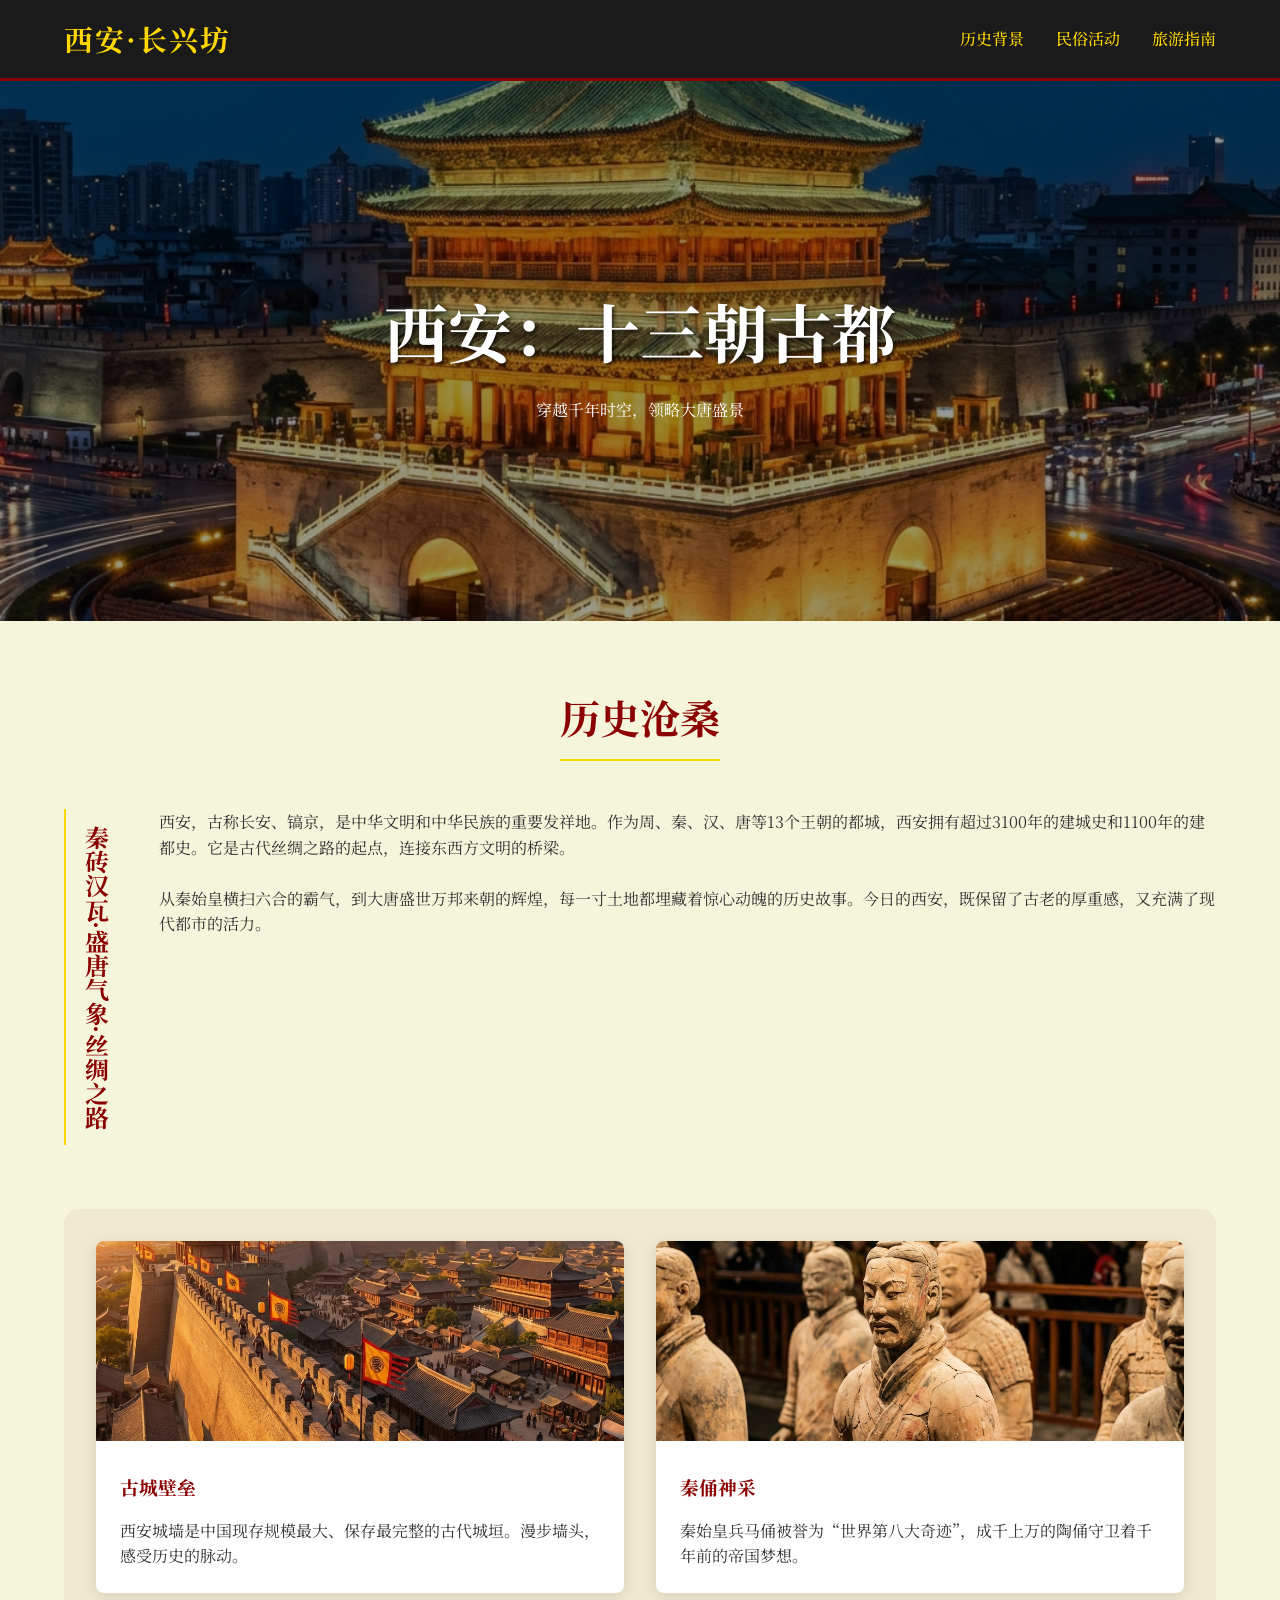
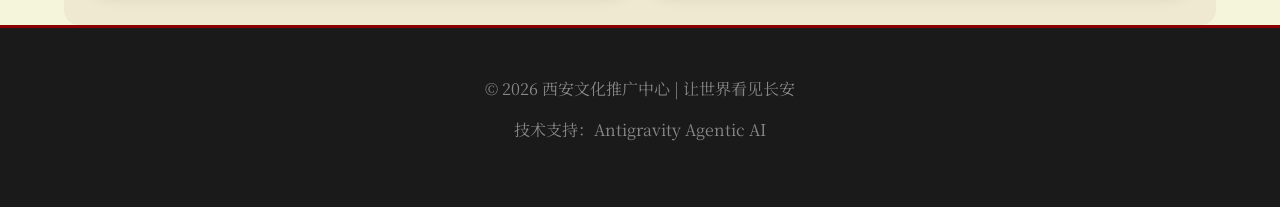
==== index.html @ 4375d744 "Initial commit" ====
<!DOCTYPE html>
<html lang="zh-CN">
<head>
    <meta charset="UTF-8">
    <meta name="viewport" content="width=device-width, initial-scale=1.0">
    <title>千年古都·西安 - 历史背景</title>
    <link rel="stylesheet" href="css/style.css">
    <link href="https://fonts.googleapis.com/css2?family=Noto+Serif+SC:wght@400;700&display=swap" rel="stylesheet">
</head>
<body>
    <header>
        <div class="container">
            <nav>
                <div class="logo">西安·长兴坊</div>
                <ul>
                    <li><a href="index.html">历史背景</a></li>
                    <li><a href="activities.html">民俗活动</a></li>
                    <li><a href="travel.html">旅游指南</a></li>
                </ul>
            </nav>
        </div>
    </header>

    <main>
        <section class="hero" style="background-image: url('images/xian_bell_tower_night_1770220237746.png')">
            <div class="hero-content">
                <h1>西安：十三朝古都</h1>
                <p>穿越千年时空，领略大唐盛景</p>
            </div>
        </section>

        <section class="container">
            <div class="section-title">
                <h2>历史沧桑</h2>
            </div>
            <div class="mixed-layout">
                <div class="vertical-text">
                    秦砖汉瓦·盛唐气象·丝绸之路
                </div>
                <div class="horizontal-content">
                    <p>西安，古称长安、镐京，是中华文明和中华民族的重要发祥地。作为周、秦、汉、唐等13个王朝的都城，西安拥有超过3100年的建城史和1100年的建都史。它是古代丝绸之路的起点，连接东西方文明的桥梁。</p>
                    <br>
                    <p>从秦始皇横扫六合的霸气，到大唐盛世万邦来朝的辉煌，每一寸土地都埋藏着惊心动魄的历史故事。今日的西安，既保留了古老的厚重感，又充满了现代都市的活力。</p>
                </div>
            </div>
        </section>

        <section class="container" style="background: rgba(139, 0, 0, 0.05); border-radius: 15px; padding: 2rem;">
            <div class="card-grid">
                <div class="card">
                    <img src="images/xian_city_wall_sunset_1770220254803.png" alt="西安城墙">
                    <div class="card-body">
                        <h3>古城壁垒</h3>
                        <p>西安城墙是中国现存规模最大、保存最完整的古代城垣。漫步墙头，感受历史的脉动。</p>
                    </div>
                </div>
                <div class="card">
                    <img src="images/xian_terracotta_warriors_1770220276159.png" alt="兵马俑">
                    <div class="card-body">
                        <h3>秦俑神采</h3>
                        <p>秦始皇兵马俑被誉为“世界第八大奇迹”，成千上万的陶俑守卫着千年前的帝国梦想。</p>
                    </div>
                </div>
            </div>
        </section>
    </main>

    <footer>
        <div class="container">
            <p>&copy; 2026 西安文化推广中心 | 让世界看见长安</p>
            <p>技术支持：Antigravity Agentic AI</p>
        </div>
    </footer>
    <script src="js/main.js"></script>
</body>
</html>
---- css/style.css ----
/* Global Styles */
:root {
    --primary-red: #8B0000;
    --gold: #FFD700;
    --ink-black: #1A1A1A;
    --paper: #F5F5DC;
    --text-color: #333;
    --font-serif: 'Noto Serif SC', serif;
}

* {
    margin: 0;
    padding: 0;
    box-sizing: border-box;
}

body {
    background-color: var(--paper);
    color: var(--text-color);
    font-family: var(--font-serif);
    line-height: 1.6;
    overflow-x: hidden;
}

/* Layout Utilities */
.container {
    width: 90%;
    max-width: 1200px;
    margin: 0 auto;
}

/* Header & Navigation */
header {
    background-color: var(--ink-black);
    color: var(--gold);
    padding: 1rem 0;
    position: sticky;
    top: 0;
    z-index: 1000;
    border-bottom: 3px solid var(--primary-red);
}

nav {
    display: flex;
    justify-content: space-between;
    align-items: center;
}

.logo {
    font-size: 1.8rem;
    font-weight: bold;
    letter-spacing: 2px;
}

nav ul {
    display: flex;
    list-style: none;
}

nav ul li {
    margin-left: 2rem;
}

nav ul li a {
    color: var(--gold);
    text-decoration: none;
    font-weight: 500;
    transition: color 0.3s ease;
}

nav ul li a:hover {
    color: var(--primary-red);
}

/* Hero Section */
.hero {
    height: 60vh;
    background-size: cover;
    background-position: center;
    display: flex;
    align-items: center;
    justify-content: center;
    color: white;
    text-align: center;
    position: relative;
    animation: fadeIn 1.5s ease;
}

.hero::after {
    content: '';
    position: absolute;
    top: 0;
    left: 0;
    right: 0;
    bottom: 0;
    background: rgba(0,0,0,0.4);
}

.hero-content {
    position: relative;
    z-index: 1;
}

.hero h1 {
    font-size: 4rem;
    margin-bottom: 1rem;
    text-shadow: 2px 2px 4px rgba(0,0,0,0.7);
}

/* Content Sections */
section {
    padding: 4rem 0;
}

.section-title {
    text-align: center;
    margin-bottom: 3rem;
    position: relative;
}

.section-title h2 {
    font-size: 2.5rem;
    color: var(--primary-red);
    display: inline-block;
    padding-bottom: 10px;
    border-bottom: 2px solid var(--gold);
}

/* Mixed Layout: Vertical & Horizontal */
.mixed-layout {
    display: flex;
    gap: 2rem;
    align-items: flex-start;
}

.vertical-text {
    writing-mode: vertical-rl;
    text-orientation: mixed;
    font-size: 1.5rem;
    color: var(--primary-red);
    font-weight: bold;
    padding: 1rem;
    border-left: 2px solid var(--gold);
    line-height: 1.2;
}

.horizontal-content {
    flex: 1;
}

/* Cards */
.card-grid {
    display: grid;
    grid-template-columns: repeat(auto-fit, minmax(300px, 1fr));
    gap: 2rem;
}

.card {
    background: white;
    border-radius: 8px;
    overflow: hidden;
    box-shadow: 0 4px 15px rgba(0,0,0,0.1);
    transition: transform 0.3s ease, box-shadow 0.3s ease;
}

.card:hover {
    transform: translateY(-10px);
    box-shadow: 0 10px 25px rgba(139, 0, 0, 0.2);
}

.card img {
    width: 100%;
    height: 200px;
    object-fit: cover;
}

.card-body {
    padding: 1.5rem;
}

.card-body h3 {
    color: var(--primary-red);
    margin-bottom: 1rem;
}

/* Footer */
footer {
    background-color: var(--ink-black);
    color: #888;
    padding: 3rem 0;
    text-align: center;
    border-top: 3px solid var(--primary-red);
}

footer p {
    margin-bottom: 1rem;
}

/* Animations */
@keyframes fadeIn {
    from { opacity: 0; transform: translateY(20px); }
    to { opacity: 1; transform: translateY(0); }
}

/* Responsive */
@media (max-width: 768px) {
    .mixed-layout {
        flex-direction: column;
    }
    .vertical-text {
        writing-mode: horizontal-tb;
        border-left: none;
        border-bottom: 2px solid var(--gold);
    }
    .hero h1 {
        font-size: 2.5rem;
    }
}
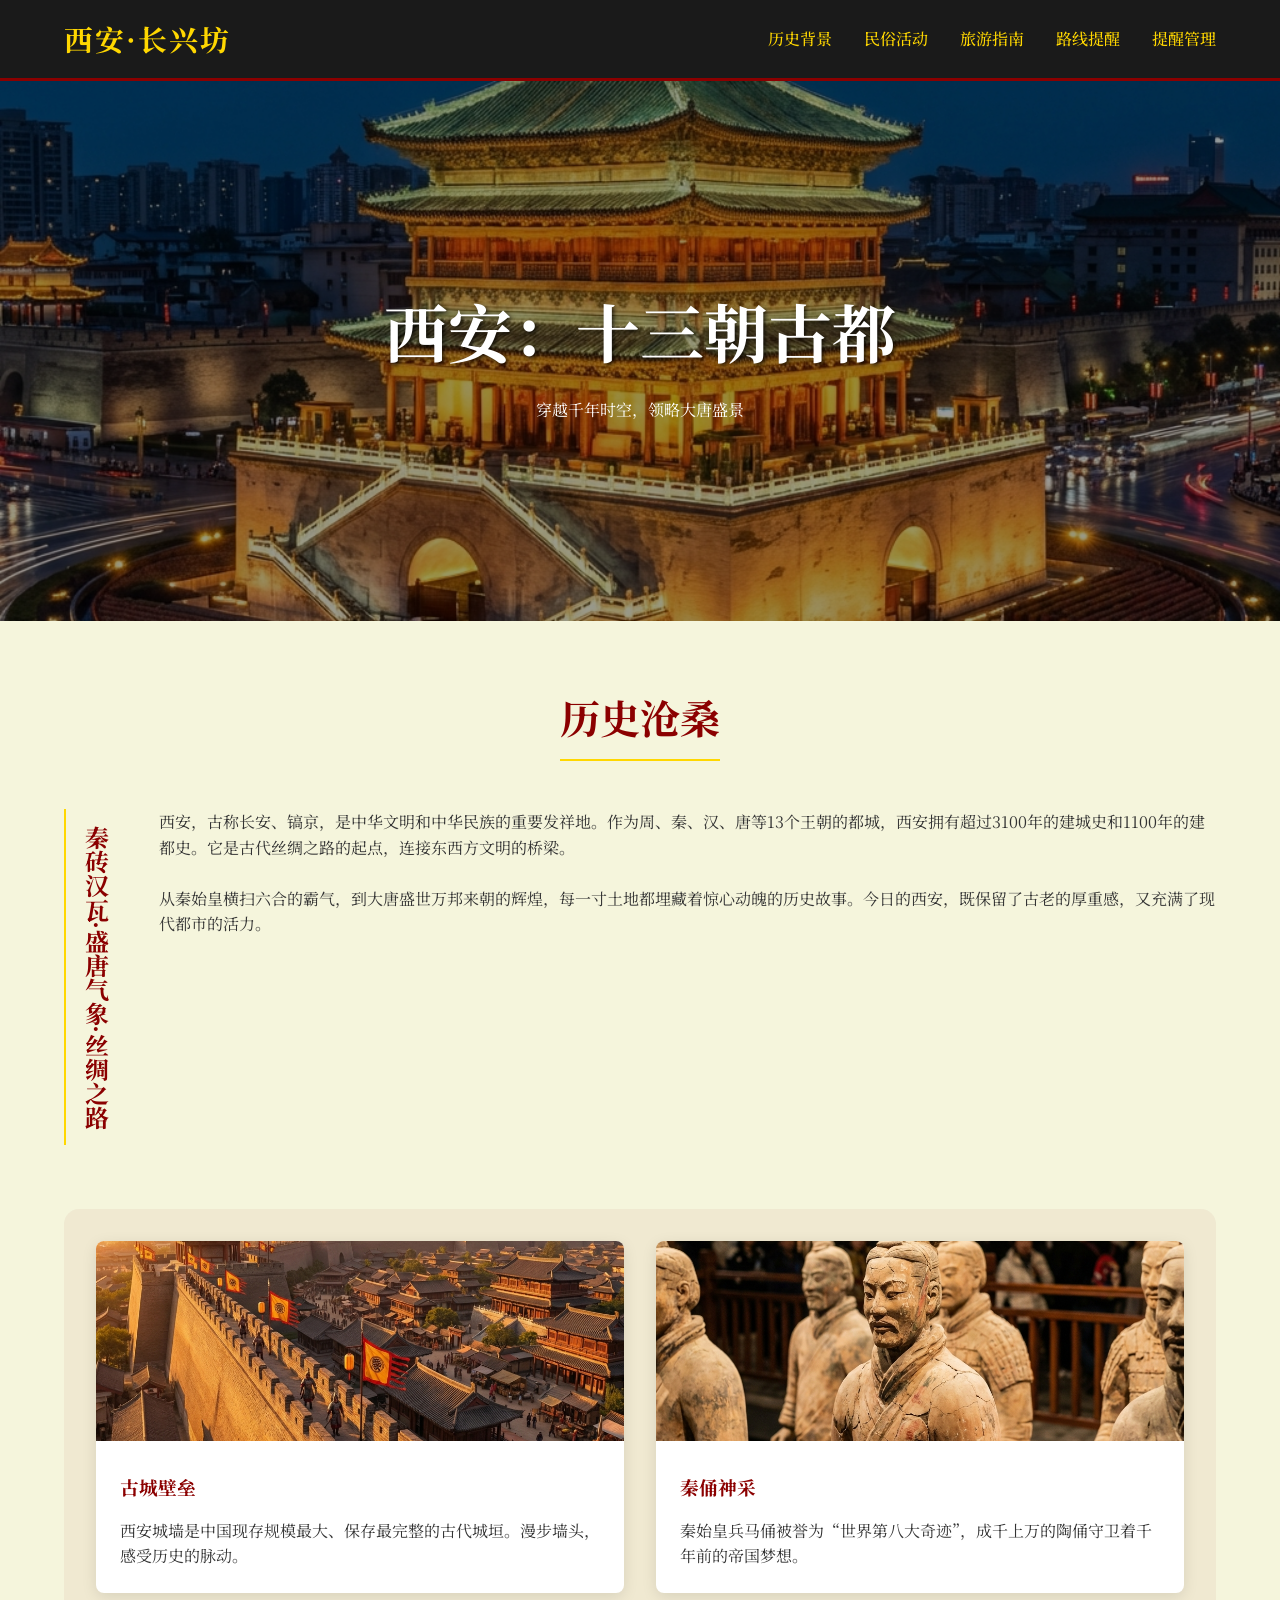
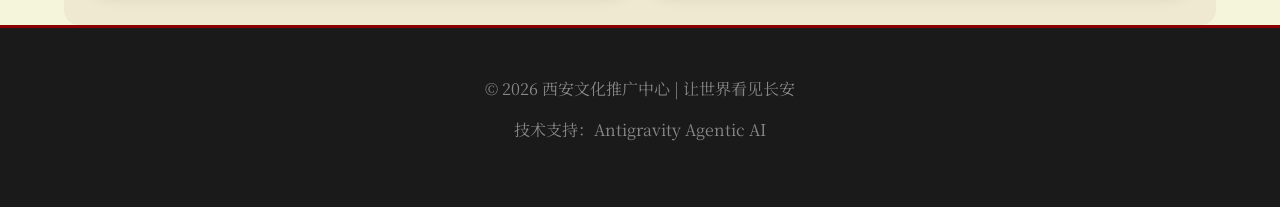
==== commit b4fe89e8: "[A] 开发路线提醒编排器，管理网页将施工、班次和适行限制标到具体线段，服务API计算时空影响，关系库保存路线几何、规则及公告修订。局部施工要与路线实际片段求交，不能凭景区同名或包围框重合就停用全部路" ====
--- a/index.html
+++ b/index.html
@@ -16,6 +16,8 @@
                     <li><a href="index.html">历史背景</a></li>
                     <li><a href="activities.html">民俗活动</a></li>
                     <li><a href="travel.html">旅游指南</a></li>
+                    <li><a href="planner.html">路线提醒</a></li>
+                    <li><a href="admin.html">提醒管理</a></li>
                 </ul>
             </nav>
         </div>
